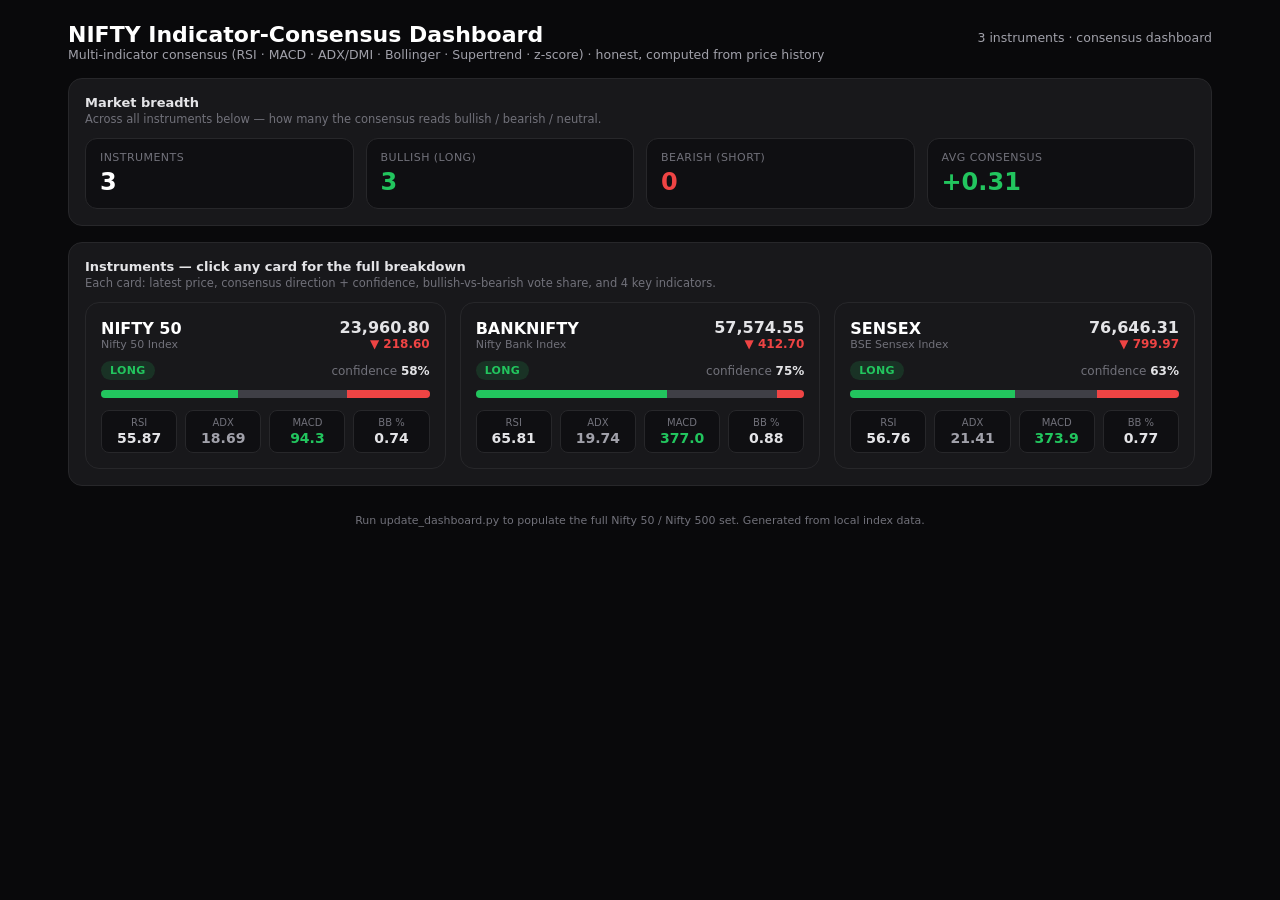
==== dashboard/public/index.html @ bad27a98 "Add indicator-consensus dashboard + GitHub Pages deploy - dashboard/public/index.html: self-containe" ====
<!doctype html>
<html lang="en">
<head>
<meta charset="utf-8" />
<meta name="viewport" content="width=device-width, initial-scale=1" />
<title>NIFTY Indicator-Consensus Dashboard</title>
<style>
  :root{
    --bg:#09090b; --panel:#18181b; --panel2:#0f0f12; --bd:#27272a; --bd2:#3f3f46;
    --ink:#e4e4e7; --mut:#a1a1aa; --mut2:#71717a;
    --acc:#818cf8; --acc2:#6366f1; --green:#22c55e; --red:#ef4444; --amber:#eab308;
  }
  *{box-sizing:border-box}
  body{margin:0;background:var(--bg);color:var(--ink);
    font-family:ui-sans-serif,system-ui,"Segoe UI",Roboto,Arial,sans-serif;font-size:14px}
  a{color:var(--acc);text-decoration:none}
  .wrap{max-width:1180px;margin:0 auto;padding:22px 18px 60px}
  header{display:flex;flex-wrap:wrap;align-items:baseline;justify-content:space-between;gap:10px;margin-bottom:6px}
  h1{font-size:22px;margin:0;font-weight:700;color:#fff}
  .sub{color:var(--mut);font-size:12.5px}
  .muted{color:var(--mut2)}
  .panel{background:var(--panel);border:1px solid var(--bd);border-radius:14px;padding:16px;margin-top:16px}
  .ptitle{font-size:13px;font-weight:700;color:var(--ink);margin:0 0 2px}
  .pdesc{font-size:11.5px;color:var(--mut2);margin:0 0 12px}
  /* breadth */
  .breadth{display:grid;grid-template-columns:repeat(4,1fr);gap:12px}
  .stat{background:var(--panel2);border:1px solid var(--bd);border-radius:12px;padding:12px 14px}
  .stat .k{font-size:11px;text-transform:uppercase;letter-spacing:.04em;color:var(--mut2)}
  .stat .v{font-size:24px;font-weight:800;margin-top:4px}
  /* cards */
  .grid{display:grid;grid-template-columns:repeat(auto-fill,minmax(330px,1fr));gap:14px}
  .card{background:var(--panel);border:1px solid var(--bd);border-radius:14px;padding:15px;cursor:pointer;
    transition:border-color .15s,transform .05s}
  .card:hover{border-color:var(--acc2)}
  .card:active{transform:translateY(1px)}
  .row{display:flex;align-items:center;justify-content:space-between}
  .sym{font-weight:800;font-size:16px;color:#fff}
  .co{font-size:11px;color:var(--mut2)}
  .price{font-weight:700;font-size:16px}
  .chg{font-size:12px;font-weight:600}
  .badge{display:inline-block;padding:3px 9px;border-radius:999px;font-size:11px;font-weight:800;letter-spacing:.03em}
  .pill{display:inline-block;padding:2px 7px;border-radius:6px;font-size:10.5px;font-weight:700}
  .bar{height:8px;border-radius:6px;background:#27272a;overflow:hidden;display:flex;margin-top:10px}
  .bar > span{display:block;height:100%}
  .kv{display:flex;justify-content:space-between;font-size:12px;padding:3px 0;border-top:1px solid #1f1f23}
  .kv .k{color:var(--mut)}
  .ind{display:grid;grid-template-columns:repeat(4,1fr);gap:8px;margin-top:12px}
  .ind .cell{background:var(--panel2);border:1px solid var(--bd);border-radius:8px;padding:6px 8px;text-align:center}
  .ind .cell .n{font-size:10px;color:var(--mut2);text-transform:uppercase}
  .ind .cell .x{font-size:14px;font-weight:700;margin-top:2px}
  /* modal */
  .overlay{position:fixed;inset:0;background:rgba(0,0,0,.7);display:none;align-items:flex-start;justify-content:center;
    padding:30px 14px;overflow:auto;z-index:50}
  .overlay.on{display:flex}
  .modal{background:var(--panel);border:1px solid var(--bd2);border-radius:16px;max-width:920px;width:100%;padding:20px}
  .close{float:right;cursor:pointer;color:var(--mut);font-size:20px;line-height:1;border:none;background:none}
  .cats{display:grid;grid-template-columns:repeat(auto-fit,minmax(190px,1fr));gap:10px;margin-top:6px}
  .cat{background:var(--panel2);border:1px solid var(--bd);border-radius:10px;padding:10px}
  .cat h4{margin:0 0 6px;font-size:12px}
  .sig{display:flex;justify-content:space-between;font-size:11px;padding:2px 0;color:var(--mut)}
  .tgt{display:grid;grid-template-columns:repeat(auto-fit,minmax(120px,1fr));gap:8px;margin-top:8px}
  table{width:100%;border-collapse:collapse;font-size:12px}
  th,td{text-align:left;padding:4px 6px}
  thead th{color:var(--mut);border-bottom:1px solid var(--bd)}
  .err{color:var(--red);padding:30px;text-align:center}
  footer{margin-top:28px;color:var(--mut2);font-size:11px;text-align:center}
</style>
</head>
<body>
<div class="wrap">
  <header>
    <div>
      <h1>NIFTY Indicator-Consensus Dashboard</h1>
      <div class="sub">Multi-indicator consensus (RSI · MACD · ADX/DMI · Bollinger · Supertrend · z-score) · honest, computed from price history</div>
    </div>
    <div class="sub" id="asof">loading…</div>
  </header>

  <div class="panel">
    <div class="ptitle">Market breadth</div>
    <div class="pdesc">Across all instruments below — how many the consensus reads bullish / bearish / neutral.</div>
    <div class="breadth" id="breadth"></div>
  </div>

  <div class="panel">
    <div class="ptitle">Instruments — click any card for the full breakdown</div>
    <div class="pdesc">Each card: latest price, consensus direction + confidence, bullish-vs-bearish vote share, and 4 key indicators.</div>
    <div class="grid" id="grid"></div>
  </div>

  <footer id="foot"></footer>
</div>

<div class="overlay" id="overlay"><div class="modal" id="modal"></div></div>

<script>
const F={ // formatters
  num:(x,d=2)=>x==null||isNaN(x)?'—':Number(x).toLocaleString(undefined,{maximumFractionDigits:d,minimumFractionDigits:d}),
  pct:(x,d=0)=>x==null||isNaN(x)?'—':(Number(x)*100).toFixed(d)+'%',
};
const dirColor=d=>d==='LONG'?'var(--green)':d==='SHORT'?'var(--red)':'var(--amber)';
const dirBg=d=>d==='LONG'?'rgba(34,197,94,.15)':d==='SHORT'?'rgba(239,68,68,.15)':'rgba(234,179,8,.15)';

function breadth(data){
  const c={LONG:0,SHORT:0,NEUTRAL:0};
  data.forEach(s=>c[s.prediction.direction]=(c[s.prediction.direction]||0)+1);
  const avg=data.reduce((a,s)=>a+(s.consensus||0),0)/Math.max(1,data.length);
  const el=document.getElementById('breadth');
  const cell=(k,v,col)=>`<div class="stat"><div class="k">${k}</div><div class="v" style="color:${col}">${v}</div></div>`;
  el.innerHTML=
    cell('Instruments',data.length,'#fff')+
    cell('Bullish (LONG)',c.LONG,'var(--green)')+
    cell('Bearish (SHORT)',c.SHORT,'var(--red)')+
    cell('Avg consensus',(avg>=0?'+':'')+avg.toFixed(2),avg>=0?'var(--green)':'var(--red)');
}

function card(s){
  const p=s.prediction, ind=s.indicators;
  const chgc=s.change>=0?'var(--green)':'var(--red)';
  const bull=p.bullish_pct||0, bear=p.bearish_pct||0, neu=Math.max(0,100-bull-bear);
  return `<div class="card" data-sym="${s.symbol}">
    <div class="row">
      <div><div class="sym">${s.symbol}</div><div class="co">${s.company||''}</div></div>
      <div style="text-align:right">
        <div class="price">${F.num(s.price)}</div>
        <div class="chg" style="color:${chgc}">${s.change>=0?'▲':'▼'} ${F.num(Math.abs(s.change))}</div>
      </div>
    </div>
    <div class="row" style="margin-top:10px">
      <span class="badge" style="color:${dirColor(p.direction)};background:${dirBg(p.direction)}">${p.direction}</span>
      <span class="muted" style="font-size:12px">confidence <b style="color:var(--ink)">${F.pct(p.confidence)}</b></span>
    </div>
    <div class="bar" title="bullish ${bull}% / bearish ${bear}%">
      <span style="width:${bull}%;background:var(--green)"></span>
      <span style="width:${neu}%;background:#3f3f46"></span>
      <span style="width:${bear}%;background:var(--red)"></span>
    </div>
    <div class="ind">
      ${cell('RSI',ind.rsi,ind.rsi>70?'var(--red)':ind.rsi<30?'var(--green)':'var(--ink)')}
      ${cell('ADX',ind.adx,ind.adx>25?'var(--acc)':'var(--mut)')}
      ${cell('MACD',F.num(ind.macd,1),ind.macd>=0?'var(--green)':'var(--red)')}
      ${cell('BB %',F.num(ind.bb_pos,2),'var(--ink)')}
    </div>
  </div>`;
  function cell(n,x,col){return `<div class="cell"><div class="n">${n}</div><div class="x" style="color:${col||'var(--ink)'}">${x}</div></div>`}
}

function candleSVG(hist){
  if(!hist||!hist.length) return '';
  const h=hist.slice(-70), W=860, H=240, pad=6;
  const lo=Math.min(...h.map(c=>c.low)), hi=Math.max(...h.map(c=>c.high)), rng=(hi-lo)||1;
  const y=v=>pad+(H-2*pad)*(1-(v-lo)/rng), bw=(W-2*pad)/h.length;
  let s=`<svg viewBox="0 0 ${W} ${H}" width="100%" preserveAspectRatio="none" style="background:var(--panel2);border:1px solid var(--bd);border-radius:8px">`;
  h.forEach((c,i)=>{
    const x=pad+i*bw+bw/2, up=c.close>=c.open, col=up?'#22c55e':'#ef4444';
    s+=`<line x1="${x}" y1="${y(c.high)}" x2="${x}" y2="${y(c.low)}" stroke="${col}" stroke-width="1"/>`;
    const yo=y(c.open), yc=y(c.close), top=Math.min(yo,yc), bh=Math.max(1,Math.abs(yc-yo));
    s+=`<rect x="${x-bw*0.3}" y="${top}" width="${Math.max(1,bw*0.6)}" height="${bh}" fill="${col}"/>`;
  });
  s+=`</svg>`; return s;
}

function modal(s){
  const p=s.prediction, ind=s.indicators, hr=s.hit_ratio||{};
  const cats=Object.entries(s.indicator_breakdown||{}).map(([cat,b])=>{
    const sigs=Object.entries(b.signals||{}).map(([k,v])=>
      `<div class="sig"><span>${k}</span><span style="color:${v>0?'var(--green)':v<0?'var(--red)':'var(--mut2)'};font-weight:700">${v>0?'BUY':v<0?'SELL':'·'}</span></div>`).join('');
    return `<div class="cat"><h4>${cat} <span class="muted" style="font-weight:400">(${b.buy}↑ ${b.sell}↓ ${b.neutral}·)</span></h4>${sigs}</div>`;
  }).join('');
  const tgt=(n,v,col)=>`<div class="stat"><div class="k">${n}</div><div class="v" style="font-size:16px;color:${col||'var(--ink)'}">${F.num(v)}</div></div>`;
  document.getElementById('modal').innerHTML=`
    <button class="close" onclick="hide()">✕</button>
    <div class="sym" style="font-size:20px">${s.symbol} <span class="co" style="font-size:13px">${s.company||''}</span></div>
    <div class="row" style="margin:8px 0 4px">
      <div><span class="badge" style="color:${dirColor(p.direction)};background:${dirBg(p.direction)}">${p.direction}</span>
        <span class="muted" style="margin-left:8px">confidence ${F.pct(p.confidence)} · consensus ${(s.consensus>=0?'+':'')+F.num(s.consensus)} · bull ${F.num(p.bullish_pct,0)}% / bear ${F.num(p.bearish_pct,0)}%</span></div>
      <div class="price">${F.num(s.price)}</div>
    </div>
    ${candleSVG(s.history)}
    <div class="ptitle" style="margin-top:14px">Indicator breakdown by category</div>
    <div class="cats">${cats}</div>
    <div class="ptitle" style="margin-top:14px">Prediction targets (ATR-based)</div>
    <div class="tgt">
      ${tgt('Target 1',p.target_1,'var(--green)')}${tgt('Target 2',p.target_2,'var(--green)')}
      ${tgt('Target 3',p.target_3,'var(--green)')}${tgt('Stop loss',p.stop_loss,'var(--red)')}
    </div>
    <div class="ptitle" style="margin-top:14px">Backtest hit ratio (consensus vs forward return)</div>
    <table><thead><tr><th>Horizon</th><th>Hit ratio</th><th>Signals</th></tr></thead><tbody>
      <tr><td>5-day</td><td style="font-weight:700">${F.pct(hr.overall_5d)}</td><td>${hr.signal_count_5d??'—'}</td></tr>
      <tr><td>10-day</td><td style="font-weight:700">${F.pct(hr.overall_10d)}</td><td>${hr.total_signals??'—'}</td></tr>
    </tbody></table>
    <div class="muted" style="font-size:11px;margin-top:10px">Honest note: this is a transparent rule-based consensus, backtested on each instrument's own history (no look-ahead in the hit-ratio).</div>`;
  document.getElementById('overlay').classList.add('on');
}
function hide(){document.getElementById('overlay').classList.remove('on')}
document.getElementById('overlay').addEventListener('click',e=>{if(e.target.id==='overlay')hide()});

fetch('summary.json?t='+Date.now()).then(r=>r.ok?r.json():Promise.reject(r.status)).then(data=>{
  if(!Array.isArray(data)||!data.length){document.getElementById('grid').innerHTML='<div class="err">summary.json is empty.</div>';return;}
  document.getElementById('asof').textContent=`${data.length} instruments · consensus dashboard`;
  breadth(data);
  document.getElementById('grid').innerHTML=data.map(card).join('');
  document.querySelectorAll('.card').forEach(c=>c.addEventListener('click',()=>{
    modal(data.find(s=>s.symbol===c.dataset.sym));}));
  document.getElementById('foot').textContent='Run update_dashboard.py to populate the full Nifty 50 / Nifty 500 set. Generated from local index data.';
}).catch(e=>{document.getElementById('grid').innerHTML=`<div class="err">Could not load summary.json (${e}). Run make_index_summary.py first.</div>`});
</script>
</body>
</html>
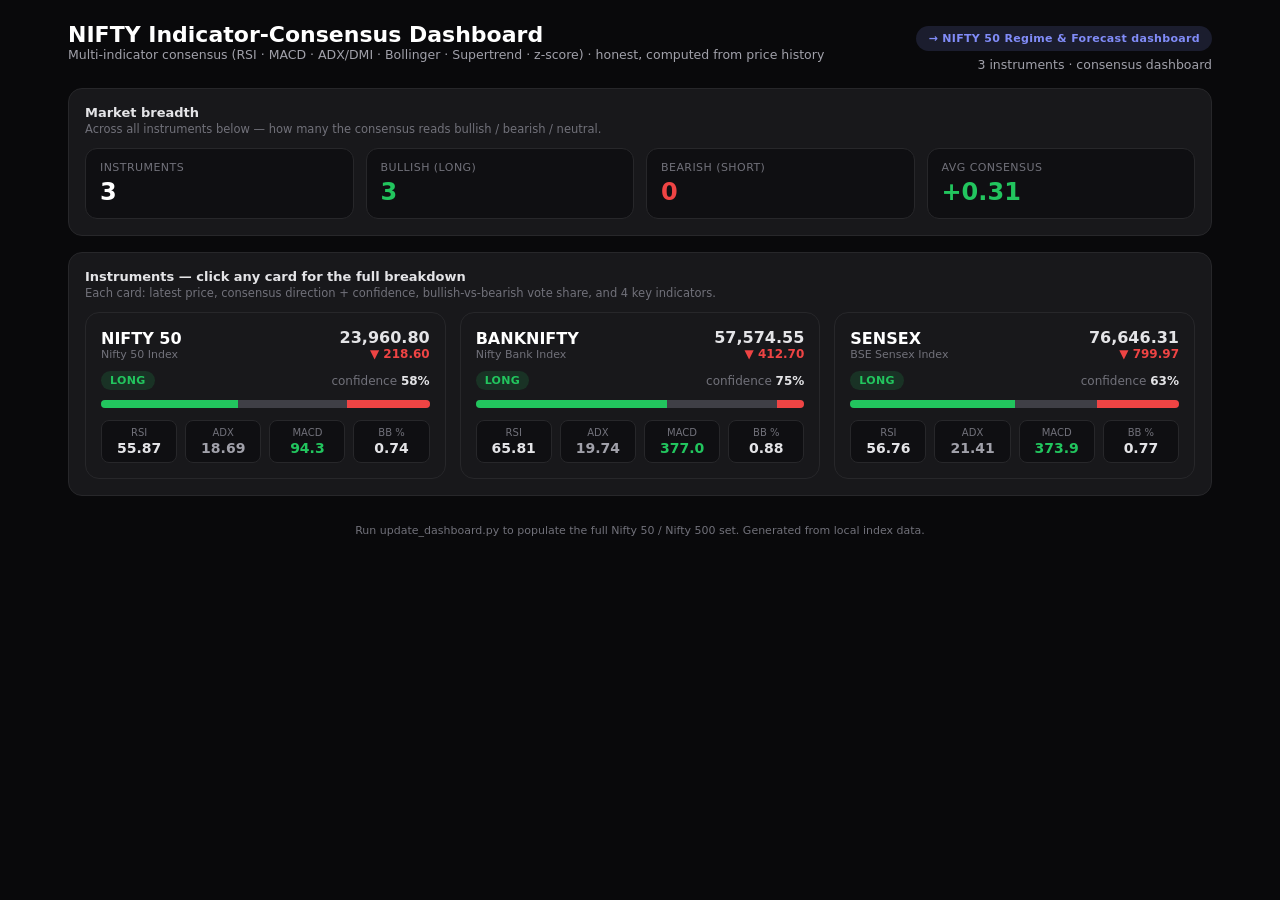
==== commit f71a40fb: "Add NIFTY 50 regime & forecast dashboard under dashboard/public/regime - Static export of the regime" ====
--- a/dashboard/public/index.html
+++ b/dashboard/public/index.html
@@ -73,7 +73,12 @@
       <h1>NIFTY Indicator-Consensus Dashboard</h1>
       <div class="sub">Multi-indicator consensus (RSI · MACD · ADX/DMI · Bollinger · Supertrend · z-score) · honest, computed from price history</div>
     </div>
-    <div class="sub" id="asof">loading…</div>
+    <div style="text-align:right">
+      <a href="regime/our-models.html" class="badge" style="color:var(--acc);background:rgba(129,140,248,.15);padding:6px 12px">
+        → NIFTY 50 Regime &amp; Forecast dashboard
+      </a>
+      <div class="sub" id="asof" style="margin-top:6px">loading…</div>
+    </div>
   </header>
 
   <div class="panel">
